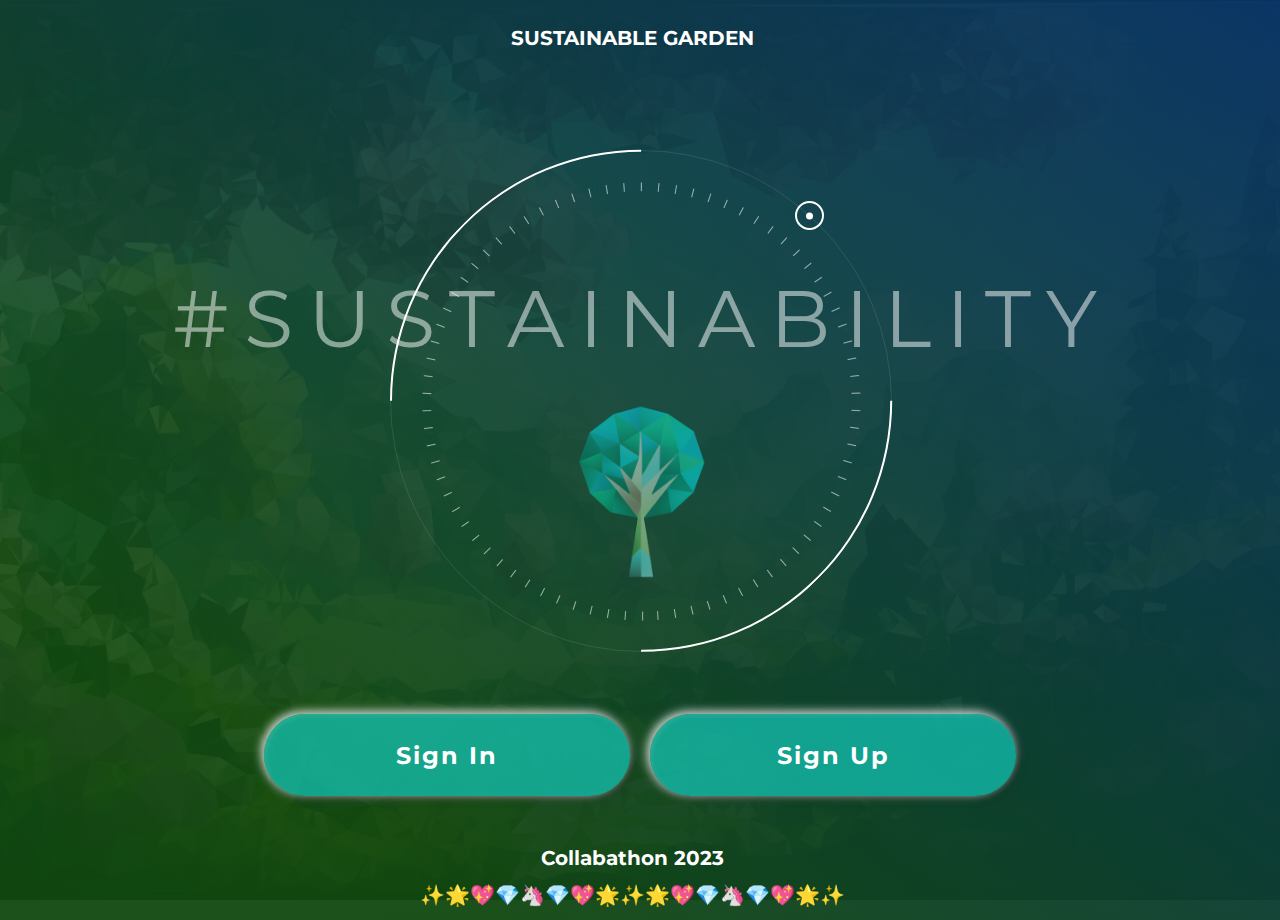
==== src/templates/view/index.html @ 874c851e "refa" ====
<!DOCTYPE html>
<html lang="en">

<head>
	<meta charset="UTF-8">
	<meta name="viewport" content="width=device-width, initial-scale=1.0">
	<meta name="Author" content="Jan Burdzicki">

	<title>Sustainable Garden</title>

	<link rel="icon" type="image/svg+xml" href="/static/img/favicon/favicon.ico">
	<link rel="stylesheet" type="text/css" href="/static/css/style.css">

	<link rel="stylesheet" href="https://stackpath.bootstrapcdn.com/font-awesome/4.7.0/css/font-awesome.min.css">
	<link rel='stylesheet' href='https://use.fontawesome.com/releases/v5.8.2/css/all.css'>

	<link href="https://fonts.googleapis.com/css?family=Montserrat&display=swap" rel="stylesheet">
</head>

<body>
	<div class="container">
		<div class="container__item landing-page-container">
			<div class="content-wrapper">
				<header class="header">
					<h1 class="heading header__item">
						SUSTAINABLE GARDEN
					</h1>
				</header>

				<div class="ellipse-container">
					<h2 class="greeting">#sustainability</h2>

					<img class="my-img" src="/static/img/logo/LogoNoBackground.png">
					<!-- #4change, #nature, #sustainability, #co2, #carbon -->
					<div class="ellipse ellipse__outer--thin">
						<div class="ellipse ellipse__orbit"></div>
					</div>

					<div class="ellipse ellipse__outer--thick"></div>
				</div>

				<div class="login">
					<div class="login__item signin">
						<a href="/login"><h1>Sign In</h1></a>
					</div>
					<div class="login__item signup">
						<a href="/register"><h1>Sign Up</h1></a>
					</div>
				</div>

				<footer class="footer">
					<h1 class="footing footer__item">
						Collabathon 2023
					</h1>
					<h1 class="footing footer__item">
						✨🌟💖💎🦄💎💖🌟✨🌟💖💎🦄💎💖🌟✨
					</h1>
				</footer>
			</div>
		</div>
	</div>
</body>

</html>
---- static/css/style.css ----
html {
	font-size: 62.5%;
	width: 100%;
	height: 100%;
}

body {
	margin: 0;
	padding: 0;
	height: 100%;
	font-size: 1.4rem;
	overflow: hidden;
}

h1 {
	font-size: 2.4rem;
}

.container__item {
	margin: 0 auto 0;
}

.landing-page-container {
	width: 100%;
	min-height: 100%;
	height: 100vh;
	background:
		linear-gradient(217deg, rgba(20, 125, 245, 0.4), rgba(54, 247, 54, 0.275) 80%),
		linear-gradient(217deg, rgba(0, 0, 0, 0.9), rgba(0, 0, 0, 0.3) 85%),
		linear-gradient(0deg, rgba(0, 0, 0, 0.9), rgba(0, 0, 0, 0.7) 85%),
		/* linear-gradient(0deg, rgba(0, 0, 0, 0.8) 0%, rgba(0, 0, 0, 0.8) 100%), */
		url('/static/img/Landscape\ Background.png') no-repeat center center fixed;

	background-position: bottom;
	background-repeat: no-repeat;
	background-size: cover;
	overflow: hidden;
	display: table;
	font-family: "Montserrat", sans-serif;
	color: #fff;
	align-content: center;
}

.content-wrapper {
	max-width: 1200px;
	width: 90%;
	height: 100%;
	margin: 0 auto;
	position: relative;
}

.header {
	width: 100%;
	height: 2rem;
	padding: 3rem 2rem;
	display: block;
}

.footer {
	width: 100%;
	height: 5rem;
	padding: 3rem 2rem;
	display: block;
}

.footer__item {
	display: inline-block;
}

.footing {
	width: 90%;
	font-size: 2rem;
	font-weight: bold;
	line-height: 1.7rem;
	margin: 0 30px;
	margin: 10px 30px;
	text-align: center;
	align-content: center;
}

.login {
	width: 100%;
	height: 5rem;
	margin: 12rem 0rem 0rem 0rem;

	padding: 3rem 0rem;
	display: grid;
	grid-template-columns: 1fr 1fr;
	grid-gap: 20px;
	align-content: center;
}

.login__item {
	padding: 10px 30px;
	text-align: center;
	border-radius: 50px;

	box-shadow: -2px -2px 8px rgba(255, 255, 255, 0.6),
		-2px -2px 12px rgba(255, 255, 255, 0.5),
		inset 2px 2px 4px rgba(255, 255, 255, 0.1),
		2px 2px 8px rgba(0, 0, 0, 0.6);
}

.signin {
	/* #0B666A, #164B60 */
	background-color: rgba(19, 199, 184, 0.726) !important;
	margin: 0rem 0rem 0rem 20rem !important;
}

.signup {
	background-color: rgba(19, 199, 184, 0.726) !important;
	margin: 0rem 20rem 0rem 0rem !important;
}

.login__item a {
	text-decoration: none;
	color: #fff;
	font-weight: 500;
	letter-spacing: 2px;
}

.login__item:hover {
	box-shadow:
		inset -8px -8px 8px rgba(255, 255, 255, 0.6),
		inset -8px -8px 12px rgba(255, 255, 255, 0.5),
		inset 8px 8px 4px rgba(255, 255, 255, 0.1),
		inset 8px 8px 8px rgba(0, 0, 0, 0.6);

	display: inline-block;
	transform: scale(0.98);
}

.header__item {
	display: inline-block;
}

/* --- Landing Page START --- */

.heading {
	width: 90%;
	font-size: 2rem;
	font-weight: bold;
	line-height: 1.7rem;
	margin: 0 30px;
	text-align: center;
}

.ellipse-container {
	width: 50rem;
	height: 50rem;
	border-radius: 50%;
	margin: 0 auto;
	position: relative;
	top: 7rem;
}

.ellipse-container .greeting {
	position: relative;
	top: 12rem;
	left: -21.75rem;
	right: 0;
	margin: 0 auto;
	text-transform: uppercase;
	letter-spacing: 1.5rem;
	font-size: 8rem;
	font-weight: 400;
	opacity: .5;
}

.my-img {
	width: 23rem;

	position: relative;
	top: 12rem;
	left: 14rem;
	right: 0;
	margin: 0 auto;
	opacity: .5;
}

.ellipse {
	border-radius: 50%;
	position: absolute;
	top: 0;
	border-style: solid;
}

.ellipse__outer--thin {
	width: 100%;
	height: 100%;
	border-width: 1px;
	border-color: rgba(255, 255, 255, .1);

	animation: ellipseOrbit 15s ease-in-out infinite;
}

.ellipse__outer--thin::after {
	content: '';
	background-image: url('/static/img/Dial\ white.png');
	background-repeat: no-repeat;
	background-position: center;
	background-size: cover;
	top: 0;
	left: 0;
	bottom: 0;
	right: 0;
	color: #fff;
	position: absolute;
	opacity: .6;
}

.ellipse__outer--thick {
	width: 99.5%;
	height: 99.5%;
	border-width: 2px;
	border-color: #fff transparent;
	transform: rotate(-45deg);
	animation: ellipseRotate 15s ease-in-out infinite;
}

.ellipse__orbit {
	width: 2.5rem;
	height: 2.5rem;
	border-width: 2px;
	border-color: #fff;
	top: 5rem;
	right: 6.75rem;
}

.ellipse__orbit::before {
	content: '';
	width: 0.7rem;
	height: 0.7rem;
	border-radius: 50%;
	display: inline-block;
	background-color: #fff;
	margin: 0 auto;
	left: 0;
	right: 0;
	position: absolute;
	top: 50%;
	transform: translateY(-50%);
}

/* --- Landing Page END --- */


#wrap {
	width: 980px;
	left: -490px;
	top: 2rem;
	margin-top: 0px;
	margin-left: 50%;
	position: relative;
	margin-bottom: 4rem;
}

#showcase {
	width: 100%;
	height: 600px;
}

#showcase img {
	cursor: pointer;
	opacity: .6;
}

#item-title {
	color: #fff;
	font-size: 1.5px;
	letter-spacing: 0.13em;
	text-align: center;
	margin-top: -40px;
	margin-bottom: 20px;
	font-family: 'Poppins';
}

.navig {
	text-align: center;
}

.navig>button {
	width: 35px;
	height: 35px;
	color: #fff;
	font-size: 1.5rem;
	text-align: center;
	background: rgba(19, 199, 184, 0.726);
	border: none;
	cursor: pointer;
	border-radius: 40px;
	margin: 8px;
}

.navig>button:focus .navig>button:focus {
	border: none;
	outline: none;
}

a {
	text-decoration: none !important;
	color: #fff !important;
}

.cool-link::after {
	content: '';
	display: block;
	width: 0;
	height: 2.3px;
	background: #fff;
	transition: width .3s;
}

.cool-link:hover::after {
	width: 100%;
	transition: width .3s;
}

.navigation {
	/* width: 100vw; */
	width: 100%;
	/* min-width: 1400px; */
	/* width: 50%; */
	height: 80px;
	position: relative;
	/* left: -360px; */
	z-index: 110;
	background: #161616;
}

.navigation #brand {
	float: left;
	display: block;
	margin-left: 40px;
	line-height: 80px;
	font-weight: bold;
	text-transform: uppercase;
	font-size: 18px;
}

.navigation #brand img {
	display: inline-block;
	/* font-size: 3.7rem; */
	position: relative;
	top: -20px;
	left: -35px;
}

.navigation #brand p {
	display: inline-block;
	font-size: 3.7rem;
	position: relative;
	top: -35px;
	left: -40px;
}

.navigation #brand a {
	color: #fff;
	font-family: 'Poppins' !important;
	transition: all 500ms ease-out;
}

.navigation #brand a:hover {
	text-decoration: none;
}

.navigation #menu {
	float: left;
	display: block;
	right: 10px;
	position: relative;
}

.navigation #menu li {
	padding-left: 40px;
	display: inline-block;
	font-weight: lighter !important;
	text-transform: uppercase;
	font-size: 2.5rem;
	/* line-height: 80px; */
	position: relative;
	top: -30px;
	transition: all 500ms ease-out;
	transform: translateY(95%);
}

.navigation #menu li a {
	font-family: 'Poppins' !important;
	color: #999 !important;
	transition: all 500ms ease-out;
}

.navigation #menu li a:hover {
	text-decoration: none;
	color: #fff !important;
	transition: all 500ms ease-out;
}

.close-btn {
	position: absolute;
	right: 30px;
	font-weight: 300;
	font-size: 1.7rem;
	color: #999;
	text-transform: uppercase;
	letter-spacing: 2px;
	z-index: 3;
	line-height: 80px;
}

.close-btn:hover {
	cursor: pointer;
	color: #fff;
	letter-spacing: 3px;
}

@keyframes ellipseRotate {
	0% {
		transform: rotate(-45deg);
	}

	100% {
		transform: rotate(-405deg);
	}
}

@keyframes ellipseOrbit {
	0% {
		transform: rotate(0deg);
	}

	100% {
		transform: rotate(360deg);
	}
}

/* --- Leaderboard START --- */

html {
	--black: 0;
	--white: 255;
	--theme: var(--black);
	--theme-invert: var(--white);
	--base-full: rgba(0, 0, 0, 1);
	--base-80: rgba(0, 0, 0, 0.8);
	--base-60: rgba(0, 0, 0, 0.6);
	--base-40: rgba(0, 0, 0, 0.4);
	--base-20: rgba(0, 0, 0, 0.2);
	--base-10: rgba(0, 0, 0, 0.1);
	--base-5: rgba(0, 0, 0, 0.05);
	--invert-full: rgba(0, 0, 0, 1);
	--invert-80: rgba(0, 0, 0, 0.8);
	--invert-60: rgba(0, 0, 0, 0.6);
	--invert-40: rgba(0, 0, 0, 0.4);
	--invert-20: rgba(0, 0, 0, 0.2);
	--invert-10: rgba(0, 0, 0, 0.1);
	--invert-5: rgba(0, 0, 0, 0.05);
	--red: #ee3f46;
	--blue: #00a0f5;
	--green: #27b768;
	--first: #f5cd75;
	--second: var(--base-60);
	--third: #c6906b;
}

html.theme--dark {
	--theme: var(--white);
	--theme-invert: var(--black);
}

/* html { */
/* box-sizing: border-box; */
/* font-size: 62.5%; */
/* } */
*, *:before, *:after {
box-sizing: inherit;
}
/* html, body {
	 width: 100%;
	 height: 100%;
}
 body {
	 font-size: 1.6rem;
	 font-family: 'DM Sans', system-ui;
	 background: var(--invert-full);
	 color: var(--base-full);
	 transition: all 100ms ease-out 0s;
} */
input,
select,
button,
textarea {
	font-family: inherit;
	color: inherit;
	background: transparent;
}

input:focus,
select:focus,
button:focus,
textarea:focus,
input:active,
select:active,
button:active,
textarea:active {
	outline: 0;
}

/* h1 {
	font-size: 4.9rem;
}

h2 {
	font-size: 3.9rem;
}

h3 {
	font-size: 3.1rem;
}

h4 {
	font-size: 2.5rem;
}

h5 {
	font-size: 2.1rem;
}

h6 {
	font-size: 1.6rem;
}

h1,
h2,
h3,
h4,
h5,
h6 {
	margin-top: 0;
	margin-bottom: 1.6rem;
} */

/* small {
	font-size: 1.3rem;
} */

/* TODO: fix -> bad navbar display */
/* p {
	line-height: 1.5;
} */

.l-wrapper {
	width: 100%;
	max-width: 500px;
	margin: auto;
	padding: 3.2rem 0.8rem;
}

.c-table {
	width: 100%;
	border-spacing: 0;
}

.c-table__row {
	transition: all 200ms ease-out 0s;
}

.c-table__row:nth-of-type(even) .c-table__cell {
	background: var(--base-5);
}

.c-table__head-cell {
	text-align: left;
	padding: 0.8rem;
	font-size: 1.3rem;
	border-bottom: 1px solid var(--base-40);
	color: var(--base-60);
}

.c-table__cell {
	padding: 0.8rem;
}

.c-place {
	display: inline-flex;
	border-radius: 50%;
	width: 3.2rem;
	height: 3.2rem;
	background: var(--base-20);
	color: var(--invert-full);
	align-items: center;
	justify-content: center;
	font-size: 1.4rem;
	position: relative;
	border: 2px solid var(--base-20);
}

.c-place:before {
	content: '';
	position: absolute;
	top: 0;
	bottom: 0;
	left: 0;
	right: 0;
	opacity: 0.15;
	border-radius: 50%;
}

.c-place--first {
	border-color: var(--first);
	color: var(--first);
	background: transparent;
}

.c-place--first:before {
	background: var(--first);
}

.c-place--second {
	border-color: var(--second);
	color: var(--second);
	background: transparent;
}

.c-place--second:before {
	background: var(--second);
}

.c-place--third {
	border-color: var(--third);
	color: var(--third);
	background: transparent;
}

.c-place--third:before {
	background: var(--third);
}

.c-winner {
	padding: 1.6rem;
	margin-bottom: 3.2rem;
	display: flex;
	justify-content: space-between;
	align-items: center;
	border: 1px solid var(--first);
	border-radius: 0.8rem;
	position: relative;
}

.c-winner:before {
	content: '';
	position: absolute;
	top: 0;
	bottom: 0;
	left: 0;
	right: 0;
	opacity: 0.08;
	background: var(--first);
}

.c-winner__image {
	width: 4.8rem;
	height: 4.8rem;
	color: var(--first);
}

.c-winner__content {
	width: 100%;
	padding-left: 1.6rem;
}

.c-winner__badge {
	text-transform: uppercase;
	color: var(--first);
	font-weight: 700;
	letter-spacing: 0.05em;
}

.c-winner__info {
	display: flex;
}

.c-winner__title {
	margin-top: 0.8rem;
	margin-bottom: 0.8rem;
}

.c-winner__info-item:not(:last-of-type) {
	margin-right: 1.6rem;
}

.c-empty-state {
	text-align: center;
	width: 100%;
	padding: 4rem 1.6rem;
	background: var(--base-5);
	color: var(--base-40);
	transition: all 200ms ease-out 0s;
}

.c-empty-state__icon {
	animation: loader 2s infinite linear;
}

.c-headline {
	display: flex;
	justify-content: space-between;
	align-items: center;
	padding-bottom: 1.6rem;
}

@media screen and (max-width: 768px) {
	.c-headline {
		flex-direction: column;
		text-align: center;
	}
}

.c-headline__title {
	margin-bottom: 0;
}

@media screen and (max-width: 768px) {
	.c-headline__title {
		margin-bottom: 1.6rem;
	}
}

.c-chip {
	font-size: 1.2rem;
	padding: 0.4rem 0.8rem;
	border-radius: 999px;
	background: var(--base-20);
	display: inline-block;
	font-weight: 400;
	color: rgba(255, 255, 255, 1);
	border: 1px solid var(--base-20);
	position: relative;
}

.c-chip:after {
	content: '';
	position: absolute;
	top: 0;
	bottom: 0;
	left: 0;
	right: 0;
	background: var(--base-20);
	opacity: 0.12;
	border-radius: 999px;
}


.c-chip--primary {
	color: var(--base-full);
	border-color: var(--base-full);
	background: transparent;
}

.c-chip--primary:after {
	background: var(--base-full);
}

.c-chip--danger {
	color: var(--red);
	border-color: var(--red);
	background: transparent;
}

.c-chip--danger:after {
	background: var(--red);
}

.c-chip--success {
	color: var(--green);
	border-color: var(--green);
	background: transparent;
}

.c-chip--success:after {
	background: var(--green);
}

.c-chip--info {
	color: var(--blue);
	border-color: var(--blue);
	background: transparent;
}

.c-chip--info:after {
	background: var(--blue);
}

.c-chip--secondary {
	color: var(--base-60);
	border-color: var(--base-60);
	background: transparent;
}

.c-chip--secondary:after {
	background: var(--base-60);
}

.c-chip--invert {
	color: var(--invert-full);
	border-color: var(--invert-full);
	background: transparent;
}

.c-chip--invert:after {
	background: var(--invert-full);
}

.u-text--left {
	text-align: left !important;
}

.u-text--right {
	text-align: right !important;
}

.u-text--center {
	text-align: center !important;
}

.u-text--primary {
	color: var(--base-full) !important;
}

.u-bg--primary {
	color: var(--base-full) !important;
}

.u-text--danger {
	color: var(--red) !important;
}

.u-bg--danger {
	color: var(--red) !important;
}

.u-text--success {
	color: var(--green) !important;
}

.u-bg--success {
	color: var(--green) !important;
}

.u-text--info {
	color: var(--blue) !important;
}

.u-bg--info {
	color: var(--blue) !important;
}

.u-text--secondary {
	color: var(--base-60) !important;
}

.u-bg--secondary {
	color: var(--base-60) !important;
}

.u-text--invert {
	color: var(--invert-full) !important;
}

.u-bg--invert {
	color: var(--invert-full) !important;
}

@keyframes loader {
	from {
		transform: rotate(0deg);
	}

	to {
		transform: rotate(359deg);
	}
}

/* --- Leaderboard END --- */

#add_plant_wrapper
{
	display: inline-block;
	position: fixed;
	left: 5%;
	bottom: 55%;
	width: 10%;
	height: 300px;
	display: block;
	z-index: 200;
}

#add_plant_input_wrapper
{
	display: inline-block;
	position: relative;
	left: 0px;
	top: 0px;
	padding: 5px;
	width: 300px;
	height: 630px;
	outline: auto #2727d1 20px;
	outline-width: 20px;
	border-radius: 20px;
	background-color: #0f3b54;
	/* display: none; */
	visibility: hidden;
  	opacity: 0;
  	transition: visibility 0s, opacity 0.5s linear;
}

#add_plant_input_wrapper p
{
	font-size: 2em;
	font-family:'Poppins';
	text-align: center;
	padding: 10px;
}

#add_plant_input_wrapper input[type="text"], input[type="file"], input[type="submit"], input[type="number"] {
    display: block; /* Make the text input a block-level element */
    margin: 0 auto; /* Center horizontally within the div */
	width: 80%;
	height: 5%;
    background-color: #4fc091; /* Background color */
    border: 2px solid #2727d1; /* Outline */
    padding: 5px; /* Text padding */
	text-align: center;
    color: #0c0c58; /* Text color */
	border-radius: 10px;
	font-size: 1.3em;
}

#submit_button {
    position: relative;
	margin: auto 200 auto 0; /* Center horizontally within the div */
	width: 80%;
	height: 10%;
    background-color: #4fc091; /* Background color */
    border: 2px solid #2727d1; /* Outline */
    padding: 10px; /* Text padding */
    color: #0c0c58; /* Text color */
	border-radius: 10px;
	font-size: 1.3em;
	bottom: -50px;
	display: none;
}

#display_form_button_div
{
	display: inline-block;
	position: fixed;
	bottom: 10%;
	width: 10%;
	font-size: 1.5em;
}

#display_form_button
{

	width: 50px;
	height: 50px;
	color: #fff;
	font-size: 4rem;
	text-align: center;
	background: rgba(19, 199, 184, 0.726);
	border: none;
	cursor: pointer;
	border-radius: 40px;
	margin: 8px;
}

/* --- Badges START --- */

.badge-group
{
	/* display: flex; */
	position: relative;
	flex-direction: column;
	align-items: center;
	justify-content: flex-start;
	height: 30vh;
	margin: 20px;
	left: 150px;
}

.oval-badge
{
	/* to change */
	background-color: #1ff;
	color: #000;
	/* border: 5px red; to change */
	border-style: solid;
	border-radius: 20px;
	padding: 20px;
	margin: 10px 0;
	font-size: 24px;
	font-weight: 900;
	width: 800px;
	height: 40px;
	display: flex;
	flex-direction: row;
	align-items:flex-start;
}

.badge-group ul
{
	list-style: none;
	padding: 0;
}

.left-aligned
{
	position: relative;
	left: -10px;
	top: -20px;
}

.segment-description
{
	position: relative;
	text-align: center;
	left: -400px;
	font-size: 2.5em;
}

.badge-name
{
	position: relative;
	font-size: 25px;
	font-weight: 900;
	top: -15px;
}

.badge-description
{
	position: relative;
	font-size: 23px;
	font-weight: 300;
	top: -17px;
	left: 10px;
	font-style: italic;
}

.list-description
{
	position: relative;
	text-align: center;
	font-size: 2.5em;
	left: -160px;
}

.bottom-group
{
	position: relative;
	top: -35px;
	margin-bottom: 78px;
}

/* --- Badges END --- */
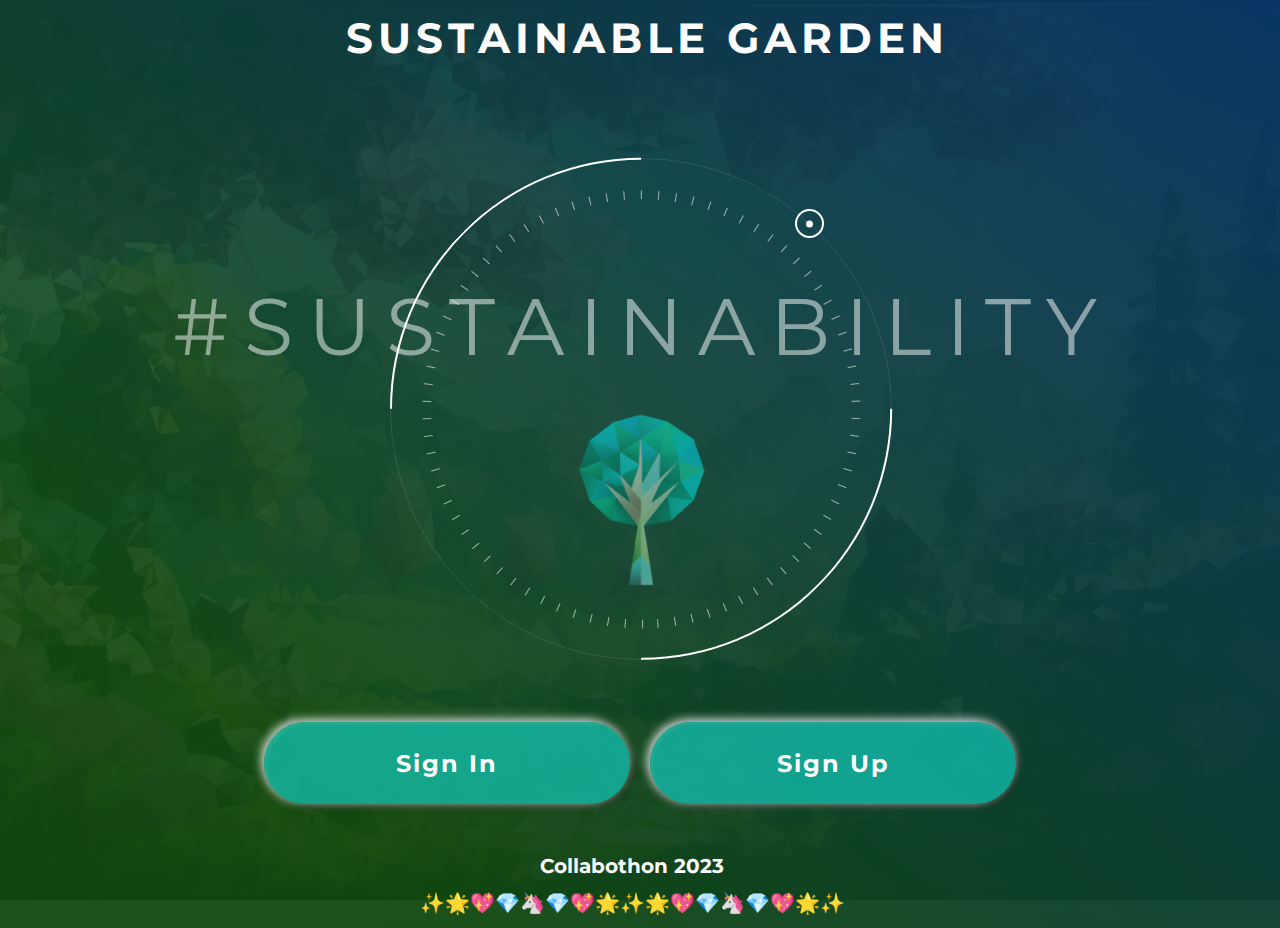
==== commit 3738ca01: "chore: merge branches" ====
--- a/src/templates/view/index.html
+++ b/src/templates/view/index.html
@@ -50,7 +50,7 @@
 
 				<footer class="footer">
 					<h1 class="footing footer__item">
-						Collabathon 2023
+						Collabothon 2023
 					</h1>
 					<h1 class="footing footer__item">
 						✨🌟💖💎🦄💎💖🌟✨🌟💖💎🦄💎💖🌟✨
--- a/static/css/style.css
+++ b/static/css/style.css
@@ -49,12 +49,7 @@
 	position: relative;
 }
 
-.header {
-	width: 100%;
-	height: 2rem;
-	padding: 3rem 2rem;
-	display: block;
-}
+/* --- Footer START --- */
 
 .footer {
 	width: 100%;
@@ -78,6 +73,10 @@
 	align-content: center;
 }
 
+/* --- Footer END --- */
+
+/* --- Landing Page START --- */
+
 .login {
 	width: 100%;
 	height: 5rem;
@@ -130,15 +129,23 @@
 	transform: scale(0.98);
 }
 
+.header {
+	position: relative;
+	left: 15px;
+	width: 100%;
+	height: 2em;
+	padding: 3rem 2rem;
+	display: block;
+}
+
 .header__item {
 	display: inline-block;
 }
 
-/* --- Landing Page START --- */
-
 .heading {
 	width: 90%;
-	font-size: 2rem;
+	font-size: 3em;
+	letter-spacing: 5px;
 	font-weight: bold;
 	line-height: 1.7rem;
 	margin: 0 30px;
